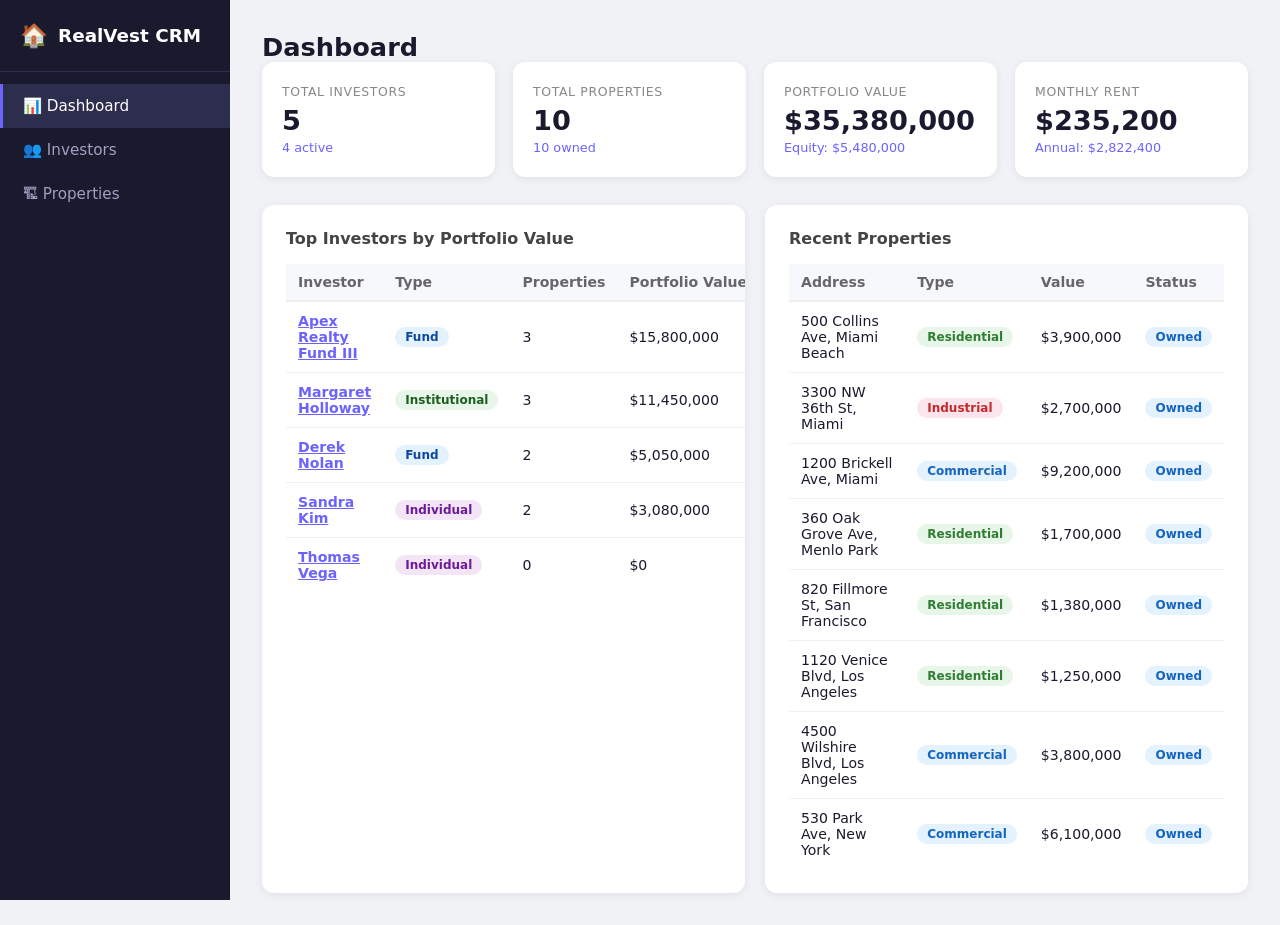
==== crm.html @ 553dacd5 "Add standalone single-file crm.html (no server required) Self-contained HTML/CSS/JS CRM that runs di" ====
<!DOCTYPE html>
<html lang="en">
<head>
<meta charset="UTF-8" />
<meta name="viewport" content="width=device-width, initial-scale=1.0" />
<title>RealVest CRM</title>
<style>
/* ── Reset & Base ── */
*, *::before, *::after { box-sizing: border-box; margin: 0; padding: 0; }
body { font-family: 'Segoe UI', system-ui, sans-serif; background: #f0f2f5; color: #1a1a2e; display: flex; min-height: 100vh; }

/* ── Sidebar ── */
.sidebar {
  width: 230px; min-height: 100vh; background: #1a1a2e;
  display: flex; flex-direction: column; position: fixed; top: 0; left: 0; z-index: 100;
}
.logo {
  padding: 22px 20px; border-bottom: 1px solid #2d2d4e;
  font-size: 1.15rem; font-weight: 700; color: #fff;
  display: flex; align-items: center; gap: 10px;
}
.logo-icon { font-size: 1.4rem; }
.nav-links { list-style: none; padding: 12px 0; }
.nav-links li a {
  display: block; padding: 13px 20px; color: #a0a0c0;
  text-decoration: none; font-size: 0.95rem; border-left: 3px solid transparent; transition: all 0.2s;
}
.nav-links li a:hover, .nav-links li a.active { background: #2d2d4e; color: #fff; border-left-color: #6c63ff; }

/* ── Main ── */
.main { margin-left: 230px; flex: 1; padding: 32px; }
.page { display: none; }
.page.active { display: block; }
.page-header { display: flex; align-items: center; justify-content: space-between; margin-bottom: 20px; }
.page-title { font-size: 1.6rem; font-weight: 700; }

/* ── Stats ── */
.stats-grid { display: grid; grid-template-columns: repeat(auto-fit, minmax(190px, 1fr)); gap: 18px; margin-bottom: 28px; }
.stat-card { background: #fff; border-radius: 12px; padding: 22px 20px; box-shadow: 0 2px 8px rgba(0,0,0,.07); }
.stat-label { font-size: 0.78rem; color: #888; text-transform: uppercase; letter-spacing: .05em; }
.stat-value { font-size: 1.7rem; font-weight: 700; margin-top: 6px; }
.stat-sub { font-size: 0.8rem; color: #6c63ff; margin-top: 4px; }

/* ── Dashboard tables ── */
.dashboard-tables { display: grid; grid-template-columns: 1fr 1fr; gap: 20px; }
@media (max-width: 900px) { .dashboard-tables { grid-template-columns: 1fr; } }

/* ── Card ── */
.card { background: #fff; border-radius: 12px; padding: 24px; box-shadow: 0 2px 8px rgba(0,0,0,.07); overflow-x: auto; }
.card h2 { font-size: 1rem; margin-bottom: 16px; color: #444; }

/* ── Filters ── */
.filters { display: flex; gap: 12px; margin-bottom: 16px; flex-wrap: wrap; }
.filters input, .filters select {
  padding: 9px 14px; border: 1px solid #dde; border-radius: 8px;
  font-size: 0.9rem; background: #fff; flex: 1; min-width: 180px;
}

/* ── Tables ── */
table { width: 100%; border-collapse: collapse; font-size: 0.88rem; }
thead th {
  text-align: left; padding: 10px 12px; background: #f7f8fc;
  color: #666; font-weight: 600; border-bottom: 2px solid #eee; white-space: nowrap;
}
tbody td { padding: 11px 12px; border-bottom: 1px solid #f0f0f0; vertical-align: middle; }
tbody tr:hover { background: #fafbff; }
tbody tr:last-child td { border-bottom: none; }

/* ── Badges ── */
.badge { display: inline-block; padding: 3px 10px; border-radius: 20px; font-size: 0.75rem; font-weight: 600; text-transform: capitalize; }
.badge-active    { background: #e8f5e9; color: #2e7d32; }
.badge-inactive  { background: #fce4ec; color: #c62828; }
.badge-prospect  { background: #fff3e0; color: #e65100; }
.badge-owned     { background: #e3f2fd; color: #1565c0; }
.badge-sold      { background: #f3e5f5; color: #6a1b9a; }
.badge-under-contract { background: #fff8e1; color: #f57f17; }
.badge-residential { background: #e8f5e9; color: #2e7d32; }
.badge-commercial  { background: #e3f2fd; color: #1565c0; }
.badge-industrial  { background: #fce4ec; color: #c62828; }
.badge-land        { background: #fff3e0; color: #e65100; }
.badge-individual  { background: #f3e5f5; color: #6a1b9a; }
.badge-institutional { background: #e8f5e9; color: #1b5e20; }
.badge-fund        { background: #e3f2fd; color: #0d47a1; }

/* ── Buttons ── */
.btn { padding: 9px 18px; border-radius: 8px; border: none; cursor: pointer; font-size: 0.88rem; font-weight: 600; transition: all 0.2s; }
.btn-primary { background: #6c63ff; color: #fff; }
.btn-primary:hover { background: #574fd6; }
.btn-secondary { background: #eee; color: #444; }
.btn-secondary:hover { background: #ddd; }
.btn-sm { padding: 5px 12px; font-size: 0.8rem; }
.btn-danger { background: #fce4ec; color: #c62828; }
.btn-danger:hover { background: #f8bbd0; }
.btn-edit { background: #f3e5f5; color: #6a1b9a; }
.btn-edit:hover { background: #e1bee7; }
.action-btns { display: flex; gap: 6px; }

/* ── Overlay / Modal / Drawer ── */
.overlay { position: fixed; inset: 0; background: rgba(0,0,0,.4); z-index: 200; backdrop-filter: blur(2px); }
.modal {
  position: fixed; top: 50%; left: 50%; transform: translate(-50%,-50%);
  z-index: 300; width: 90%; max-width: 560px; max-height: 90vh; overflow-y: auto;
  background: #fff; border-radius: 16px; box-shadow: 0 20px 60px rgba(0,0,0,.25);
}
.modal-wide { max-width: 760px; }
.modal-header { display: flex; align-items: center; justify-content: space-between; padding: 22px 26px 0; margin-bottom: 20px; }
.modal-header h2 { font-size: 1.2rem; }
.modal-footer { padding: 20px 26px 26px; display: flex; justify-content: flex-end; gap: 10px; }
.btn-close { background: none; border: none; font-size: 1.2rem; cursor: pointer; color: #888; padding: 4px; }
.btn-close:hover { color: #333; }

/* ── Form ── */
.form-grid { display: grid; grid-template-columns: 1fr 1fr; gap: 16px; padding: 0 26px; }
.form-group { display: flex; flex-direction: column; gap: 6px; }
.form-group.full-width { grid-column: 1 / -1; }
.form-group label { font-size: 0.82rem; font-weight: 600; color: #555; }
.form-group input, .form-group select, .form-group textarea {
  padding: 9px 12px; border: 1px solid #dde; border-radius: 8px; font-size: 0.9rem; font-family: inherit;
}
.form-group input:focus, .form-group select:focus, .form-group textarea:focus {
  outline: none; border-color: #6c63ff; box-shadow: 0 0 0 3px rgba(108,99,255,.1);
}

/* ── Drawer ── */
.drawer {
  position: fixed; top: 0; right: 0; width: 480px; height: 100vh;
  background: #fff; z-index: 300; box-shadow: -4px 0 30px rgba(0,0,0,.15);
  display: flex; flex-direction: column; overflow-y: auto;
}
.drawer-header {
  display: flex; align-items: center; justify-content: space-between;
  padding: 24px; border-bottom: 1px solid #eee; position: sticky; top: 0; background: #fff;
}
.drawer-header h2 { font-size: 1.2rem; }
.drawer-body { padding: 24px; }
.detail-section { margin-bottom: 28px; }
.detail-section h3 {
  font-size: 0.85rem; color: #888; text-transform: uppercase; letter-spacing: .08em;
  margin-bottom: 14px; padding-bottom: 6px; border-bottom: 1px solid #eee;
}
.detail-grid { display: grid; grid-template-columns: 1fr 1fr; gap: 12px; }
.detail-item label { font-size: 0.75rem; color: #aaa; display: block; margin-bottom: 3px; }
.detail-item span { font-weight: 600; font-size: 0.95rem; }

.hidden { display: none !important; }

/* ── Toast ── */
.toast {
  position: fixed; bottom: 28px; right: 28px; z-index: 999;
  background: #1a1a2e; color: #fff; padding: 12px 20px; border-radius: 10px;
  font-size: 0.88rem; box-shadow: 0 4px 20px rgba(0,0,0,.25);
  transition: opacity 0.3s;
}
</style>
</head>
<body>

<nav class="sidebar">
  <div class="logo"><span class="logo-icon">🏠</span><span class="logo-text">RealVest CRM</span></div>
  <ul class="nav-links">
    <li><a href="#" data-page="dashboard" class="active">📊 Dashboard</a></li>
    <li><a href="#" data-page="investors">👥 Investors</a></li>
    <li><a href="#" data-page="properties">🏗 Properties</a></li>
  </ul>
</nav>

<main class="main">

  <!-- Dashboard -->
  <section id="page-dashboard" class="page active">
    <h1 class="page-title">Dashboard</h1>
    <div class="stats-grid" id="stats-grid"></div>
    <div class="dashboard-tables">
      <div class="card">
        <h2>Top Investors by Portfolio Value</h2>
        <table id="top-investors-table">
          <thead><tr><th>Investor</th><th>Type</th><th>Properties</th><th>Portfolio Value</th></tr></thead>
          <tbody></tbody>
        </table>
      </div>
      <div class="card">
        <h2>Recent Properties</h2>
        <table id="recent-properties-table">
          <thead><tr><th>Address</th><th>Type</th><th>Value</th><th>Status</th></tr></thead>
          <tbody></tbody>
        </table>
      </div>
    </div>
  </section>

  <!-- Investors -->
  <section id="page-investors" class="page">
    <div class="page-header">
      <h1 class="page-title">Investors</h1>
      <button class="btn btn-primary" onclick="openInvestorModal()">+ Add Investor</button>
    </div>
    <div class="filters">
      <input type="text" id="investor-search" placeholder="Search by name, email, company…" oninput="renderInvestors()" />
      <select id="investor-status-filter" onchange="renderInvestors()">
        <option value="">All Statuses</option>
        <option value="active">Active</option>
        <option value="inactive">Inactive</option>
        <option value="prospect">Prospect</option>
      </select>
    </div>
    <div class="card">
      <table id="investors-table">
        <thead>
          <tr>
            <th>Name</th><th>Company</th><th>Type</th><th>Email</th>
            <th>Phone</th><th>Properties</th><th>Portfolio Value</th><th>Status</th><th>Actions</th>
          </tr>
        </thead>
        <tbody></tbody>
      </table>
    </div>
  </section>

  <!-- Properties -->
  <section id="page-properties" class="page">
    <div class="page-header">
      <h1 class="page-title">Properties</h1>
      <button class="btn btn-primary" onclick="openPropertyModal()">+ Add Property</button>
    </div>
    <div class="filters">
      <select id="property-status-filter" onchange="renderProperties()">
        <option value="">All Statuses</option>
        <option value="owned">Owned</option>
        <option value="sold">Sold</option>
        <option value="under-contract">Under Contract</option>
      </select>
      <select id="property-type-filter" onchange="renderProperties()">
        <option value="">All Types</option>
        <option value="residential">Residential</option>
        <option value="commercial">Commercial</option>
        <option value="industrial">Industrial</option>
        <option value="land">Land</option>
      </select>
    </div>
    <div class="card">
      <table id="properties-table">
        <thead>
          <tr>
            <th>Address</th><th>Investor</th><th>Type</th><th>Purchase Price</th>
            <th>Current Value</th><th>Equity</th><th>Mo. Rent</th><th>Cap Rate</th><th>Status</th><th>Actions</th>
          </tr>
        </thead>
        <tbody></tbody>
      </table>
    </div>
  </section>

</main>

<!-- Investor Drawer -->
<div id="investor-drawer" class="drawer hidden">
  <div class="drawer-header">
    <h2 id="drawer-investor-name"></h2>
    <button class="btn-close" onclick="closeDrawer()">✕</button>
  </div>
  <div class="drawer-body" id="drawer-body"></div>
</div>
<div id="overlay" class="overlay hidden" onclick="closeDrawer(); closeModal();"></div>

<!-- Investor Modal -->
<div id="investor-modal" class="modal hidden">
  <div class="modal-content">
    <div class="modal-header">
      <h2 id="investor-modal-title">Add Investor</h2>
      <button class="btn-close" onclick="closeModal()">✕</button>
    </div>
    <form id="investor-form" onsubmit="saveInvestor(event)">
      <div class="form-grid">
        <div class="form-group"><label>Full Name *</label><input type="text" name="name" required /></div>
        <div class="form-group"><label>Email *</label><input type="email" name="email" required /></div>
        <div class="form-group"><label>Phone</label><input type="text" name="phone" /></div>
        <div class="form-group"><label>Company</label><input type="text" name="company" /></div>
        <div class="form-group">
          <label>Investor Type</label>
          <select name="investor_type">
            <option value="individual">Individual</option>
            <option value="institutional">Institutional</option>
            <option value="fund">Fund</option>
          </select>
        </div>
        <div class="form-group">
          <label>Status</label>
          <select name="status">
            <option value="active">Active</option>
            <option value="inactive">Inactive</option>
            <option value="prospect">Prospect</option>
          </select>
        </div>
        <div class="form-group full-width"><label>Notes</label><textarea name="notes" rows="3"></textarea></div>
      </div>
      <div class="modal-footer">
        <button type="button" class="btn btn-secondary" onclick="closeModal()">Cancel</button>
        <button type="submit" class="btn btn-primary">Save Investor</button>
      </div>
    </form>
  </div>
</div>

<!-- Property Modal -->
<div id="property-modal" class="modal hidden">
  <div class="modal-content modal-wide">
    <div class="modal-header">
      <h2 id="property-modal-title">Add Property</h2>
      <button class="btn-close" onclick="closeModal()">✕</button>
    </div>
    <form id="property-form" onsubmit="saveProperty(event)">
      <div class="form-grid">
        <div class="form-group full-width">
          <label>Investor *</label>
          <select name="investor_id" id="property-investor-select" required></select>
        </div>
        <div class="form-group full-width"><label>Street Address *</label><input type="text" name="address" required /></div>
        <div class="form-group"><label>City</label><input type="text" name="city" /></div>
        <div class="form-group"><label>State</label><input type="text" name="state" maxlength="2" /></div>
        <div class="form-group"><label>ZIP Code</label><input type="text" name="zip_code" /></div>
        <div class="form-group">
          <label>Property Type</label>
          <select name="property_type">
            <option value="residential">Residential</option>
            <option value="commercial">Commercial</option>
            <option value="industrial">Industrial</option>
            <option value="land">Land</option>
          </select>
        </div>
        <div class="form-group"><label>Purchase Price ($)</label><input type="number" name="purchase_price" step="0.01" /></div>
        <div class="form-group"><label>Current Value ($)</label><input type="number" name="current_value" step="0.01" /></div>
        <div class="form-group"><label>Purchase Date</label><input type="date" name="purchase_date" /></div>
        <div class="form-group"><label>Square Feet</label><input type="number" name="square_feet" /></div>
        <div class="form-group"><label>Units (multi-family)</label><input type="number" name="units" /></div>
        <div class="form-group"><label>Monthly Rent ($)</label><input type="number" name="monthly_rent" step="0.01" /></div>
        <div class="form-group">
          <label>Status</label>
          <select name="status">
            <option value="owned">Owned</option>
            <option value="under-contract">Under Contract</option>
            <option value="sold">Sold</option>
          </select>
        </div>
        <div class="form-group full-width"><label>Notes</label><textarea name="notes" rows="3"></textarea></div>
      </div>
      <div class="modal-footer">
        <button type="button" class="btn btn-secondary" onclick="closeModal()">Cancel</button>
        <button type="submit" class="btn btn-primary">Save Property</button>
      </div>
    </form>
  </div>
</div>

<script>
// ── Data Layer (localStorage) ─────────────────────────────────────────────────

const DB = {
  load() {
    const inv  = JSON.parse(localStorage.getItem('rv_investors')  || '[]');
    const prop = JSON.parse(localStorage.getItem('rv_properties') || '[]');
    return { investors: inv, properties: prop };
  },
  save(investors, properties) {
    localStorage.setItem('rv_investors',  JSON.stringify(investors));
    localStorage.setItem('rv_properties', JSON.stringify(properties));
  },
  nextId(arr) {
    return arr.length ? Math.max(...arr.map(x => x.id)) + 1 : 1;
  },
};

function getData() { return DB.load(); }

// Seed sample data on first load
(function seedIfEmpty() {
  const { investors, properties } = DB.load();
  if (investors.length) return;

  const inv = [
    { id:1, name:'Margaret Holloway', email:'margaret@hollowaygroup.com', phone:'(212) 555-0101', company:'Holloway Group',           investor_type:'institutional', status:'active',   notes:'High-net-worth client focused on NYC multifamily assets.', created_at:'2019-01-15' },
    { id:2, name:'Derek Nolan',        email:'derek.nolan@privatecap.com', phone:'(310) 555-0202', company:'Private Capital Partners', investor_type:'fund',          status:'active',   notes:'Fund manager. Prefers commercial / mixed-use in LA basin.', created_at:'2020-03-10' },
    { id:3, name:'Sandra Kim',         email:'sandra.kim@gmail.com',       phone:'(415) 555-0303', company:'',                         investor_type:'individual',    status:'active',   notes:'Self-directed investor. Buy-and-hold residential strategy.', created_at:'2020-07-22' },
    { id:4, name:'Apex Realty Fund III', email:'invest@apexfund.com',      phone:'(888) 555-0404', company:'Apex Real Estate Capital', investor_type:'fund',          status:'active',   notes:'', created_at:'2017-06-01' },
    { id:5, name:'Thomas Vega',        email:'tvega@outlook.com',          phone:'(713) 555-0505', company:'',                         investor_type:'individual',    status:'prospect', notes:'Interested in Houston single-family rentals.', created_at:'2024-01-05' },
  ];

  const prop = [
    { id:1,  investor_id:1, address:'245 Riverside Dr',    city:'New York',    state:'NY', zip_code:'10025', property_type:'residential', purchase_price:2800000, current_value:3400000, purchase_date:'2019-06-15', square_feet:3200,  units:8,  monthly_rent:22000, status:'owned',  notes:'' },
    { id:2,  investor_id:1, address:'88 West 10th St',     city:'New York',    state:'NY', zip_code:'10011', property_type:'residential', purchase_price:1500000, current_value:1950000, purchase_date:'2020-03-01', square_feet:1800,  units:4,  monthly_rent:11000, status:'owned',  notes:'' },
    { id:3,  investor_id:1, address:'530 Park Ave',        city:'New York',    state:'NY', zip_code:'10021', property_type:'commercial',  purchase_price:5200000, current_value:6100000, purchase_date:'2018-09-20', square_feet:8500,  units:null, monthly_rent:38000, status:'owned', notes:'' },
    { id:4,  investor_id:2, address:'4500 Wilshire Blvd',  city:'Los Angeles', state:'CA', zip_code:'90010', property_type:'commercial',  purchase_price:3100000, current_value:3800000, purchase_date:'2021-01-10', square_feet:12000, units:null, monthly_rent:28000, status:'owned', notes:'' },
    { id:5,  investor_id:2, address:'1120 Venice Blvd',    city:'Los Angeles', state:'CA', zip_code:'90291', property_type:'residential', purchase_price:950000,  current_value:1250000, purchase_date:'2022-05-05', square_feet:2200,  units:6,  monthly_rent:9500,  status:'owned',  notes:'' },
    { id:6,  investor_id:3, address:'820 Fillmore St',     city:'San Francisco', state:'CA', zip_code:'94117', property_type:'residential', purchase_price:1100000, current_value:1380000, purchase_date:'2020-08-14', square_feet:1400, units:2,  monthly_rent:7200, status:'owned',  notes:'' },
    { id:7,  investor_id:3, address:'360 Oak Grove Ave',   city:'Menlo Park',  state:'CA', zip_code:'94025', property_type:'residential', purchase_price:1450000, current_value:1700000, purchase_date:'2021-11-30', square_feet:1900,  units:1,  monthly_rent:6500,  status:'owned',  notes:'' },
    { id:8,  investor_id:4, address:'1200 Brickell Ave',   city:'Miami',       state:'FL', zip_code:'33131', property_type:'commercial',  purchase_price:7500000, current_value:9200000, purchase_date:'2017-04-22', square_feet:22000, units:null, monthly_rent:65000, status:'owned', notes:'' },
    { id:9,  investor_id:4, address:'3300 NW 36th St',     city:'Miami',       state:'FL', zip_code:'33142', property_type:'industrial',  purchase_price:2200000, current_value:2700000, purchase_date:'2019-07-08', square_feet:35000, units:null, monthly_rent:18000, status:'owned', notes:'' },
    { id:10, investor_id:4, address:'500 Collins Ave',     city:'Miami Beach', state:'FL', zip_code:'33139', property_type:'residential', purchase_price:4100000, current_value:3900000, purchase_date:'2023-02-01', square_feet:6000,  units:12, monthly_rent:30000, status:'owned',  notes:'' },
  ];

  DB.save(inv, prop);
})();

// ── Utilities ─────────────────────────────────────────────────────────────────

const fmt = {
  currency: v => v != null && v !== '' ? '$' + Number(v).toLocaleString('en-US', {minimumFractionDigits:0, maximumFractionDigits:0}) : '—',
  pct:      v => v != null ? v.toFixed(2) + '%' : '—',
  date:     v => v ? new Date(v + 'T00:00:00').toLocaleDateString('en-US') : '—',
};

function badge(text, cls) {
  const c = (cls || text || '').toString().replace(/\s+/g,'-').toLowerCase();
  return `<span class="badge badge-${c}">${text || '—'}</span>`;
}

function setTbody(tableId, rows) {
  document.querySelector(`#${tableId} tbody`).innerHTML = rows.join('');
}

function investorProperties(investorId, properties) {
  return properties.filter(p => p.investor_id == investorId);
}

function portfolioValue(investorId, properties) {
  return investorProperties(investorId, properties).reduce((s, p) => s + (Number(p.current_value) || 0), 0);
}

function capRate(p) {
  if (!p.current_value || !p.monthly_rent) return null;
  return (p.monthly_rent * 12 / p.current_value) * 100;
}

function toast(msg) {
  const el = document.createElement('div');
  el.className = 'toast';
  el.textContent = msg;
  document.body.appendChild(el);
  setTimeout(() => { el.style.opacity = '0'; setTimeout(() => el.remove(), 300); }, 2000);
}

// ── Navigation ────────────────────────────────────────────────────────────────

document.querySelectorAll('.nav-links a').forEach(a => {
  a.addEventListener('click', e => {
    e.preventDefault();
    const page = a.dataset.page;
    document.querySelectorAll('.page').forEach(p => p.classList.remove('active'));
    document.querySelectorAll('.nav-links a').forEach(l => l.classList.remove('active'));
    document.getElementById('page-' + page).classList.add('active');
    a.classList.add('active');
    if (page === 'dashboard') renderDashboard();
    if (page === 'investors') renderInvestors();
    if (page === 'properties') renderProperties();
  });
});

// ── Dashboard ─────────────────────────────────────────────────────────────────

function renderDashboard() {
  const { investors, properties } = getData();
  const owned = properties.filter(p => p.status === 'owned');

  const totalValue   = owned.reduce((s, p) => s + (Number(p.current_value) || 0), 0);
  const totalRent    = owned.reduce((s, p) => s + (Number(p.monthly_rent) || 0), 0);
  const totalEquity  = owned.reduce((s, p) => s + ((Number(p.current_value)||0) - (Number(p.purchase_price)||0)), 0);
  const activeInv    = investors.filter(i => i.status === 'active').length;

  document.getElementById('stats-grid').innerHTML = `
    <div class="stat-card"><div class="stat-label">Total Investors</div><div class="stat-value">${investors.length}</div><div class="stat-sub">${activeInv} active</div></div>
    <div class="stat-card"><div class="stat-label">Total Properties</div><div class="stat-value">${properties.length}</div><div class="stat-sub">${owned.length} owned</div></div>
    <div class="stat-card"><div class="stat-label">Portfolio Value</div><div class="stat-value">${fmt.currency(totalValue)}</div><div class="stat-sub">Equity: ${fmt.currency(totalEquity)}</div></div>
    <div class="stat-card"><div class="stat-label">Monthly Rent</div><div class="stat-value">${fmt.currency(totalRent)}</div><div class="stat-sub">Annual: ${fmt.currency(totalRent*12)}</div></div>
  `;

  const sortedInv = [...investors].sort((a,b) => portfolioValue(b.id, properties) - portfolioValue(a.id, properties)).slice(0, 8);
  setTbody('top-investors-table', sortedInv.map(i => {
    const pv = portfolioValue(i.id, properties);
    const pc = investorProperties(i.id, properties).length;
    return `<tr>
      <td><a href="#" onclick="viewInvestor(${i.id}); return false;" style="color:#6c63ff;font-weight:600">${i.name}</a></td>
      <td>${badge(i.investor_type)}</td>
      <td>${pc}</td>
      <td>${fmt.currency(pv)}</td>
    </tr>`;
  }));

  const recent = [...properties].reverse().slice(0, 8);
  setTbody('recent-properties-table', recent.map(p => `
    <tr>
      <td>${p.address}${p.city ? ', ' + p.city : ''}</td>
      <td>${badge(p.property_type)}</td>
      <td>${fmt.currency(p.current_value)}</td>
      <td>${badge(p.status, p.status)}</td>
    </tr>
  `));
}

// ── Investors ─────────────────────────────────────────────────────────────────

function renderInvestors() {
  const { investors, properties } = getData();
  const q      = (document.getElementById('investor-search').value || '').toLowerCase();
  const status = document.getElementById('investor-status-filter').value;

  let list = investors;
  if (q)      list = list.filter(i => (i.name+i.email+(i.company||'')).toLowerCase().includes(q));
  if (status) list = list.filter(i => i.status === status);
  list = list.slice().sort((a,b) => a.name.localeCompare(b.name));

  setTbody('investors-table', list.length ? list.map(i => {
    const pc = investorProperties(i.id, properties).length;
    const pv = portfolioValue(i.id, properties);
    return `<tr>
      <td><a href="#" onclick="viewInvestor(${i.id}); return false;" style="font-weight:600;color:#6c63ff">${i.name}</a></td>
      <td>${i.company || '—'}</td>
      <td>${badge(i.investor_type)}</td>
      <td>${i.email}</td>
      <td>${i.phone || '—'}</td>
      <td>${pc}</td>
      <td>${fmt.currency(pv)}</td>
      <td>${badge(i.status, i.status)}</td>
      <td><div class="action-btns">
        <button class="btn btn-sm btn-edit" onclick="openInvestorModal(${i.id})">Edit</button>
        <button class="btn btn-sm btn-danger" onclick="deleteInvestor(${i.id})">Delete</button>
      </div></td>
    </tr>`;
  }) : ['<tr><td colspan="9" style="text-align:center;color:#aaa;padding:30px">No investors found.</td></tr>']);
}

let currentInvestorId = null;

function openInvestorModal(id) {
  currentInvestorId = id || null;
  const form = document.getElementById('investor-form');
  form.reset();
  document.getElementById('investor-modal-title').textContent = id ? 'Edit Investor' : 'Add Investor';

  if (id) {
    const { investors } = getData();
    const inv = investors.find(i => i.id === id);
    if (inv) {
      Object.entries(inv).forEach(([k, v]) => {
        const el = form.elements[k];
        if (el && v != null) el.value = v;
      });
    }
  }
  showModal('investor-modal');
}

function saveInvestor(e) {
  e.preventDefault();
  const data = Object.fromEntries(new FormData(e.target));
  const { investors, properties } = getData();

  if (currentInvestorId) {
    const idx = investors.findIndex(i => i.id === currentInvestorId);
    investors[idx] = { ...investors[idx], ...data };
  } else {
    // Check for duplicate email
    if (investors.find(i => i.email === data.email)) {
      alert('An investor with that email already exists.');
      return;
    }
    investors.push({ ...data, id: DB.nextId(investors), created_at: new Date().toISOString().slice(0,10) });
  }

  DB.save(investors, properties);
  closeModal();
  renderInvestors();
  renderDashboard();
  toast(currentInvestorId ? 'Investor updated.' : 'Investor added.');
}

function deleteInvestor(id) {
  if (!confirm('Delete this investor and all their properties?')) return;
  let { investors, properties } = getData();
  investors  = investors.filter(i => i.id !== id);
  properties = properties.filter(p => p.investor_id !== id);
  DB.save(investors, properties);
  renderInvestors();
  renderDashboard();
  toast('Investor deleted.');
}

// ── Investor Drawer ───────────────────────────────────────────────────────────

function viewInvestor(id) {
  const { investors, properties } = getData();
  const inv = investors.find(i => i.id === id);
  if (!inv) return;

  document.getElementById('drawer-investor-name').textContent = inv.name;

  const props = properties.filter(p => p.investor_id === id);
  const propRows = props.map(p => {
    const cr = capRate(p);
    const equity = (Number(p.current_value)||0) - (Number(p.purchase_price)||0);
    return `<tr>
      <td>${p.address}</td>
      <td>${badge(p.property_type)}</td>
      <td>${fmt.currency(p.current_value)}</td>
      <td>${fmt.currency(p.monthly_rent)}</td>
      <td>${fmt.pct(cr)}</td>
      <td>${badge(p.status, p.status)}</td>
      <td><button class="btn btn-sm btn-edit" onclick="openPropertyModal(${p.id})">Edit</button></td>
    </tr>`;
  }).join('') || '<tr><td colspan="7" style="color:#aaa;text-align:center;padding:16px">No properties yet.</td></tr>';

  const pv = portfolioValue(id, properties);

  document.getElementById('drawer-body').innerHTML = `
    <div class="detail-section">
      <h3>Contact Info</h3>
      <div class="detail-grid">
        <div class="detail-item"><label>Email</label><span>${inv.email}</span></div>
        <div class="detail-item"><label>Phone</label><span>${inv.phone || '—'}</span></div>
        <div class="detail-item"><label>Company</label><span>${inv.company || '—'}</span></div>
        <div class="detail-item"><label>Type</label><span>${inv.investor_type || '—'}</span></div>
        <div class="detail-item"><label>Status</label><span>${badge(inv.status, inv.status)}</span></div>
        <div class="detail-item"><label>Since</label><span>${fmt.date(inv.created_at)}</span></div>
      </div>
    </div>
    <div class="detail-section">
      <h3>Portfolio Summary</h3>
      <div class="detail-grid">
        <div class="detail-item"><label>Properties</label><span>${props.length}</span></div>
        <div class="detail-item"><label>Portfolio Value</label><span>${fmt.currency(pv)}</span></div>
      </div>
    </div>
    ${inv.notes ? `<div class="detail-section"><h3>Notes</h3><p style="color:#555;line-height:1.6">${inv.notes}</p></div>` : ''}
    <div class="detail-section">
      <div style="display:flex;align-items:center;justify-content:space-between;margin-bottom:14px">
        <h3 style="margin:0">Properties</h3>
        <button class="btn btn-sm btn-primary" onclick="openPropertyModal(null, ${id})">+ Add Property</button>
      </div>
      <div style="overflow-x:auto">
        <table>
          <thead><tr><th>Address</th><th>Type</th><th>Value</th><th>Mo. Rent</th><th>Cap Rate</th><th>Status</th><th></th></tr></thead>
          <tbody>${propRows}</tbody>
        </table>
      </div>
    </div>
  `;

  document.getElementById('investor-drawer').classList.remove('hidden');
  document.getElementById('overlay').classList.remove('hidden');
}

// ── Properties ────────────────────────────────────────────────────────────────

function renderProperties() {
  const { investors, properties } = getData();
  const status = document.getElementById('property-status-filter').value;
  const type   = document.getElementById('property-type-filter').value;

  let list = [...properties].reverse();
  if (status) list = list.filter(p => p.status === status);
  if (type)   list = list.filter(p => p.property_type === type);

  setTbody('properties-table', list.length ? list.map(p => {
    const inv    = investors.find(i => i.id === p.investor_id);
    const equity = (Number(p.current_value)||0) - (Number(p.purchase_price)||0);
    const cr     = capRate(p);
    return `<tr>
      <td>
        <div style="font-weight:600">${p.address}</div>
        <div style="font-size:0.78rem;color:#888">${[p.city, p.state, p.zip_code].filter(Boolean).join(', ')}</div>
      </td>
      <td>${inv ? `<a href="#" onclick="viewInvestor(${inv.id}); return false;" style="color:#6c63ff">${inv.name}</a>` : '—'}</td>
      <td>${badge(p.property_type)}</td>
      <td>${fmt.currency(p.purchase_price)}</td>
      <td>${fmt.currency(p.current_value)}</td>
      <td style="color:${equity>=0?'#2e7d32':'#c62828'}">${fmt.currency(equity)}</td>
      <td>${fmt.currency(p.monthly_rent)}</td>
      <td>${fmt.pct(cr)}</td>
      <td>${badge(p.status, p.status)}</td>
      <td><div class="action-btns">
        <button class="btn btn-sm btn-edit" onclick="openPropertyModal(${p.id})">Edit</button>
        <button class="btn btn-sm btn-danger" onclick="deleteProperty(${p.id})">Delete</button>
      </div></td>
    </tr>`;
  }) : ['<tr><td colspan="10" style="text-align:center;color:#aaa;padding:30px">No properties found.</td></tr>']);
}

let currentPropertyId = null;

function openPropertyModal(id, preselectedInvestorId) {
  currentPropertyId = id || null;
  const form = document.getElementById('property-form');
  form.reset();
  document.getElementById('property-modal-title').textContent = id ? 'Edit Property' : 'Add Property';

  const { investors, properties } = getData();
  const sel = document.getElementById('property-investor-select');
  sel.innerHTML = investors.map(i => `<option value="${i.id}">${i.name}</option>`).join('');
  if (preselectedInvestorId) sel.value = preselectedInvestorId;

  if (id) {
    const prop = properties.find(p => p.id === id);
    if (prop) {
      Object.entries(prop).forEach(([k, v]) => {
        const el = form.elements[k];
        if (el && v != null) el.value = v;
      });
    }
  }
  showModal('property-modal');
}

function saveProperty(e) {
  e.preventDefault();
  const raw = Object.fromEntries(new FormData(e.target));
  const data = { ...raw, investor_id: Number(raw.investor_id) };
  ['purchase_price','current_value','square_feet','units','monthly_rent'].forEach(k => {
    data[k] = raw[k] !== '' ? Number(raw[k]) : null;
  });
  if (!data.purchase_date) data.purchase_date = null;

  const { investors, properties } = getData();

  if (currentPropertyId) {
    const idx = properties.findIndex(p => p.id === currentPropertyId);
    properties[idx] = { ...properties[idx], ...data };
  } else {
    properties.push({ ...data, id: DB.nextId(properties) });
  }

  DB.save(investors, properties);
  closeModal();
  renderProperties();
  renderDashboard();
  toast(currentPropertyId ? 'Property updated.' : 'Property added.');

  // Refresh drawer if open
  const drawer = document.getElementById('investor-drawer');
  if (!drawer.classList.contains('hidden')) {
    const name = document.getElementById('drawer-investor-name').textContent;
    const { investors: inv2 } = getData();
    const found = inv2.find(i => i.name === name);
    if (found) viewInvestor(found.id);
  }
}

function deleteProperty(id) {
  if (!confirm('Delete this property?')) return;
  const { investors, properties } = getData();
  DB.save(investors, properties.filter(p => p.id !== id));
  renderProperties();
  renderDashboard();
  toast('Property deleted.');
}

// ── Modal Helpers ─────────────────────────────────────────────────────────────

function showModal(id) {
  document.getElementById(id).classList.remove('hidden');
  document.getElementById('overlay').classList.remove('hidden');
}

function closeModal() {
  document.getElementById('investor-modal').classList.add('hidden');
  document.getElementById('property-modal').classList.add('hidden');
  if (document.getElementById('investor-drawer').classList.contains('hidden')) {
    document.getElementById('overlay').classList.add('hidden');
  }
}

function closeDrawer() {
  document.getElementById('investor-drawer').classList.add('hidden');
  document.getElementById('overlay').classList.add('hidden');
}

// ── Init ──────────────────────────────────────────────────────────────────────
renderDashboard();
</script>
</body>
</html>
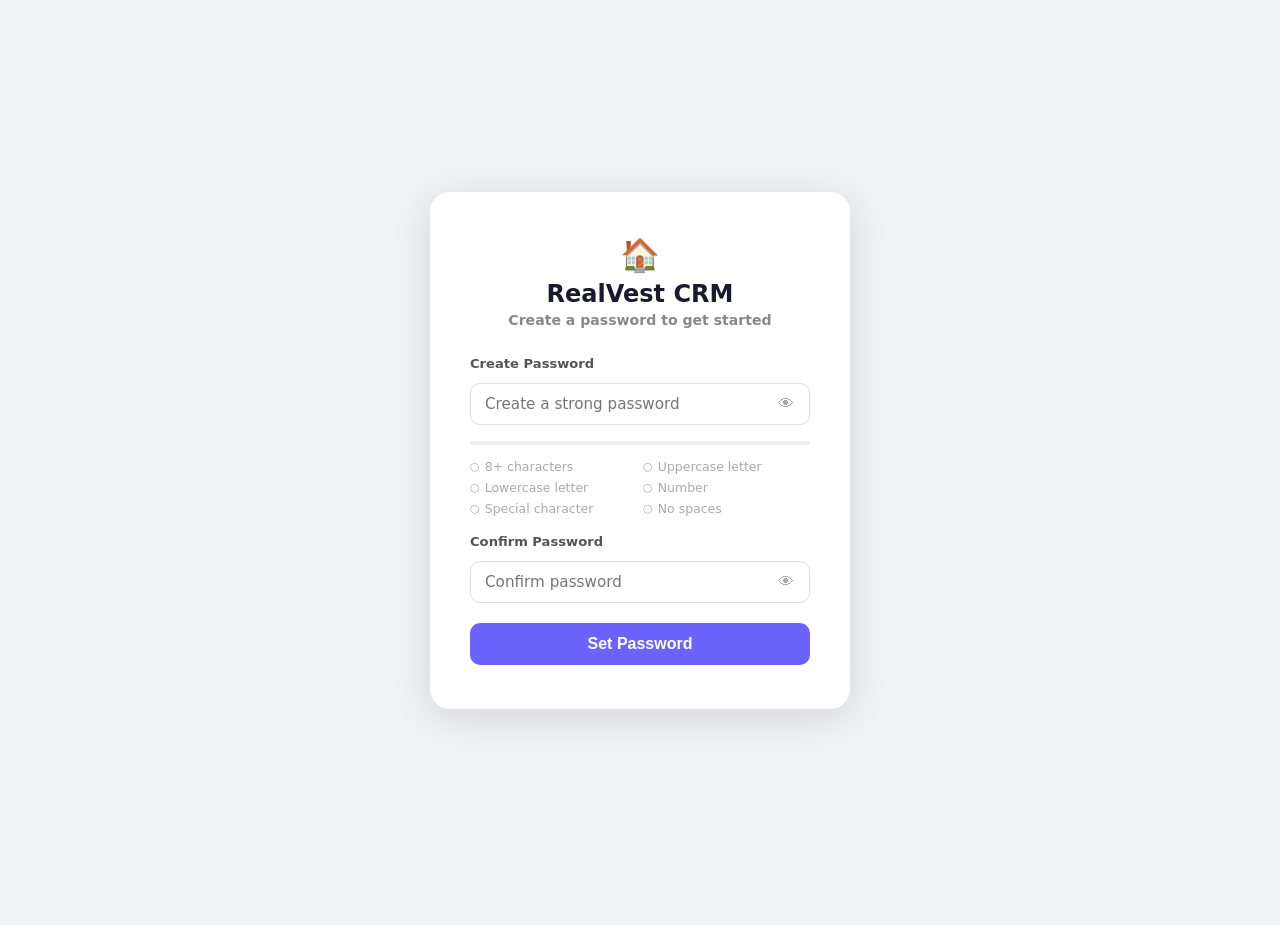
==== commit 093585ee: "Add login screen with password security requirements - Full-screen login overlay that gates access t" ====
--- a/crm.html
+++ b/crm.html
@@ -144,6 +144,50 @@
 
 .hidden { display: none !important; }
 
+/* ── Login Screen ── */
+#login-screen {
+  position: fixed; inset: 0; background: #f0f2f5;
+  display: flex; align-items: center; justify-content: center;
+  z-index: 9999;
+}
+.login-card {
+  background: #fff; border-radius: 20px; padding: 44px 40px;
+  box-shadow: 0 8px 40px rgba(0,0,0,.12); width: 100%; max-width: 420px;
+}
+.login-logo {
+  text-align: center; margin-bottom: 28px;
+  font-size: 1.5rem; font-weight: 700; color: #1a1a2e;
+}
+.login-logo .logo-icon { font-size: 2rem; display: block; margin-bottom: 6px; }
+.login-subtitle { font-size: 0.88rem; color: #888; text-align: center; margin-top: 4px; }
+.login-card .form-group { margin-bottom: 16px; }
+.login-card .form-group label { font-size: 0.82rem; font-weight: 600; color: #555; display: block; margin-bottom: 6px; }
+.login-card .form-group input {
+  width: 100%; padding: 11px 14px; border: 1.5px solid #dde; border-radius: 10px;
+  font-size: 0.95rem; font-family: inherit; transition: border-color 0.2s;
+}
+.login-card .form-group input:focus { outline: none; border-color: #6c63ff; box-shadow: 0 0 0 3px rgba(108,99,255,.1); }
+.pw-input-wrap { position: relative; }
+.pw-toggle {
+  position: absolute; right: 12px; top: 50%; transform: translateY(-50%);
+  background: none; border: none; cursor: pointer; font-size: 1rem; color: #aaa; padding: 4px;
+}
+.pw-toggle:hover { color: #555; }
+.req-list { list-style: none; margin: 10px 0 18px; display: grid; grid-template-columns: 1fr 1fr; gap: 6px; }
+.req-list li { font-size: 0.78rem; color: #aaa; display: flex; align-items: center; gap: 5px; transition: color 0.2s; }
+.req-list li::before { content: '○'; font-size: 0.7rem; }
+.req-list li.met { color: #2e7d32; }
+.req-list li.met::before { content: '✓'; }
+.req-list li.fail { color: #c62828; }
+.req-list li.fail::before { content: '✗'; }
+.pw-strength { height: 4px; border-radius: 4px; background: #eee; margin-bottom: 14px; overflow: hidden; }
+.pw-strength-bar { height: 100%; border-radius: 4px; width: 0; transition: width 0.3s, background 0.3s; }
+.login-error { background: #fce4ec; color: #c62828; border-radius: 8px; padding: 10px 14px; font-size: 0.85rem; margin-bottom: 14px; display: none; }
+.login-card .btn-primary { width: 100%; padding: 12px; font-size: 1rem; border-radius: 10px; margin-top: 4px; }
+.login-link { text-align: center; margin-top: 14px; font-size: 0.82rem; color: #888; }
+.login-link a { color: #6c63ff; text-decoration: none; font-weight: 600; cursor: pointer; }
+.login-link a:hover { text-decoration: underline; }
+
 /* ── Toast ── */
 .toast {
   position: fixed; bottom: 28px; right: 28px; z-index: 999;
@@ -154,6 +198,69 @@
 </style>
 </head>
 <body>
+
+<!-- Login Screen -->
+<div id="login-screen">
+  <div class="login-card">
+    <div class="login-logo">
+      <span class="logo-icon">🏠</span>
+      RealVest CRM
+      <div class="login-subtitle" id="login-subtitle">Sign in to your account</div>
+    </div>
+
+    <div id="login-error" class="login-error"></div>
+
+    <!-- Login Form -->
+    <div id="login-form-wrap">
+      <div class="form-group">
+        <label for="login-pw">Password</label>
+        <div class="pw-input-wrap">
+          <input type="password" id="login-pw" placeholder="Enter your password" autocomplete="current-password" />
+          <button type="button" class="pw-toggle" onclick="togglePw('login-pw', this)">👁</button>
+        </div>
+      </div>
+      <button class="btn btn-primary" onclick="doLogin()">Sign In</button>
+      <div class="login-link"><a onclick="switchToReset()">Forgot password?</a></div>
+    </div>
+
+    <!-- Set Password Form -->
+    <div id="set-form-wrap" style="display:none">
+      <div class="form-group">
+        <label for="set-pw">Create Password</label>
+        <div class="pw-input-wrap">
+          <input type="password" id="set-pw" placeholder="Create a strong password" autocomplete="new-password" oninput="checkReqs()" />
+          <button type="button" class="pw-toggle" onclick="togglePw('set-pw', this)">👁</button>
+        </div>
+      </div>
+      <div class="pw-strength"><div class="pw-strength-bar" id="pw-strength-bar"></div></div>
+      <ul class="req-list" id="req-list">
+        <li id="req-len">8+ characters</li>
+        <li id="req-upper">Uppercase letter</li>
+        <li id="req-lower">Lowercase letter</li>
+        <li id="req-num">Number</li>
+        <li id="req-special">Special character</li>
+        <li id="req-no-spaces">No spaces</li>
+      </ul>
+      <div class="form-group">
+        <label for="set-pw2">Confirm Password</label>
+        <div class="pw-input-wrap">
+          <input type="password" id="set-pw2" placeholder="Confirm password" autocomplete="new-password" oninput="checkReqs()" />
+          <button type="button" class="pw-toggle" onclick="togglePw('set-pw2', this)">👁</button>
+        </div>
+      </div>
+      <button class="btn btn-primary" id="set-pw-btn" onclick="doSetPassword()" disabled>Set Password</button>
+    </div>
+
+    <!-- Reset Confirmation -->
+    <div id="reset-form-wrap" style="display:none">
+      <p style="color:#555;font-size:0.9rem;margin-bottom:18px;line-height:1.6">
+        Resetting will clear all stored data (investors &amp; properties) and let you create a new password.
+      </p>
+      <button class="btn btn-danger" style="width:100%;padding:12px" onclick="doReset()">Reset &amp; Clear All Data</button>
+      <div class="login-link" style="margin-top:12px"><a onclick="switchToLogin()">← Back to sign in</a></div>
+    </div>
+  </div>
+</div>
 
 <nav class="sidebar">
   <div class="logo"><span class="logo-icon">🏠</span><span class="logo-text">RealVest CRM</span></div>
@@ -352,6 +459,133 @@
 </div>
 
 <script>
+// ── Auth ──────────────────────────────────────────────────────────────────────
+
+async function sha256(str) {
+  const buf = await crypto.subtle.digest('SHA-256', new TextEncoder().encode(str));
+  return Array.from(new Uint8Array(buf)).map(b => b.toString(16).padStart(2,'0')).join('');
+}
+
+const PW_KEY = 'rv_pw_hash';
+
+const REQS = [
+  { id:'req-len',      test: p => p.length >= 8,                    label:'8+ characters' },
+  { id:'req-upper',    test: p => /[A-Z]/.test(p),                  label:'Uppercase letter' },
+  { id:'req-lower',    test: p => /[a-z]/.test(p),                  label:'Lowercase letter' },
+  { id:'req-num',      test: p => /[0-9]/.test(p),                  label:'Number' },
+  { id:'req-special',  test: p => /[^A-Za-z0-9]/.test(p),          label:'Special character' },
+  { id:'req-no-spaces',test: p => !/\s/.test(p) && p.length > 0,   label:'No spaces' },
+];
+
+function checkReqs() {
+  const pw  = document.getElementById('set-pw').value;
+  const pw2 = document.getElementById('set-pw2').value;
+  let met = 0;
+  REQS.forEach(r => {
+    const ok = r.test(pw);
+    const li = document.getElementById(r.id);
+    li.className = pw.length === 0 ? '' : ok ? 'met' : 'fail';
+    if (ok) met++;
+  });
+
+  // Strength bar
+  const bar = document.getElementById('pw-strength-bar');
+  const pct = Math.round((met / REQS.length) * 100);
+  bar.style.width = pct + '%';
+  bar.style.background = met <= 2 ? '#e53935' : met <= 4 ? '#fb8c00' : '#43a047';
+
+  const allMet = met === REQS.length;
+  const confirmed = pw2.length > 0 && pw === pw2;
+  document.getElementById('set-pw-btn').disabled = !(allMet && confirmed);
+  return allMet;
+}
+
+function togglePw(inputId, btn) {
+  const inp = document.getElementById(inputId);
+  if (inp.type === 'password') { inp.type = 'text'; btn.textContent = '🙈'; }
+  else { inp.type = 'password'; btn.textContent = '👁'; }
+}
+
+function showLoginError(msg) {
+  const el = document.getElementById('login-error');
+  el.textContent = msg;
+  el.style.display = 'block';
+}
+
+function clearLoginError() {
+  document.getElementById('login-error').style.display = 'none';
+}
+
+function switchToReset() {
+  clearLoginError();
+  document.getElementById('login-form-wrap').style.display = 'none';
+  document.getElementById('set-form-wrap').style.display   = 'none';
+  document.getElementById('reset-form-wrap').style.display = 'block';
+  document.getElementById('login-subtitle').textContent    = 'Reset your account';
+}
+
+function switchToLogin() {
+  clearLoginError();
+  document.getElementById('reset-form-wrap').style.display = 'none';
+  document.getElementById('set-form-wrap').style.display   = 'none';
+  document.getElementById('login-form-wrap').style.display = 'block';
+  document.getElementById('login-subtitle').textContent    = 'Sign in to your account';
+}
+
+async function doLogin() {
+  clearLoginError();
+  const pw   = document.getElementById('login-pw').value;
+  if (!pw) { showLoginError('Please enter your password.'); return; }
+  const hash = await sha256(pw);
+  if (hash === localStorage.getItem(PW_KEY)) {
+    sessionStorage.setItem('rv_auth', '1');
+    document.getElementById('login-screen').style.display = 'none';
+  } else {
+    showLoginError('Incorrect password. Please try again.');
+    document.getElementById('login-pw').value = '';
+    document.getElementById('login-pw').focus();
+  }
+}
+
+async function doSetPassword() {
+  clearLoginError();
+  const pw = document.getElementById('set-pw').value;
+  if (!checkReqs()) { showLoginError('Password does not meet all requirements.'); return; }
+  localStorage.setItem(PW_KEY, await sha256(pw));
+  sessionStorage.setItem('rv_auth', '1');
+  document.getElementById('login-screen').style.display = 'none';
+}
+
+function doReset() {
+  if (!confirm('This will permanently delete ALL investors and properties. Are you sure?')) return;
+  localStorage.clear();
+  sessionStorage.clear();
+  location.reload();
+}
+
+// Allow Enter key on login form
+document.addEventListener('DOMContentLoaded', () => {
+  document.getElementById('login-pw').addEventListener('keydown', e => { if (e.key === 'Enter') doLogin(); });
+  document.getElementById('set-pw2').addEventListener('keydown', e => { if (e.key === 'Enter') doSetPassword(); });
+});
+
+// Init auth state
+(function initAuth() {
+  const hasPw   = !!localStorage.getItem(PW_KEY);
+  const isAuthed = sessionStorage.getItem('rv_auth') === '1';
+
+  if (isAuthed) {
+    document.getElementById('login-screen').style.display = 'none';
+    return;
+  }
+  if (!hasPw) {
+    // First run – show set-password form
+    document.getElementById('login-form-wrap').style.display = 'none';
+    document.getElementById('set-form-wrap').style.display   = 'block';
+    document.getElementById('login-subtitle').textContent    = 'Create a password to get started';
+  }
+})();
+
 // ── Data Layer (localStorage) ─────────────────────────────────────────────────
 
 const DB = {
